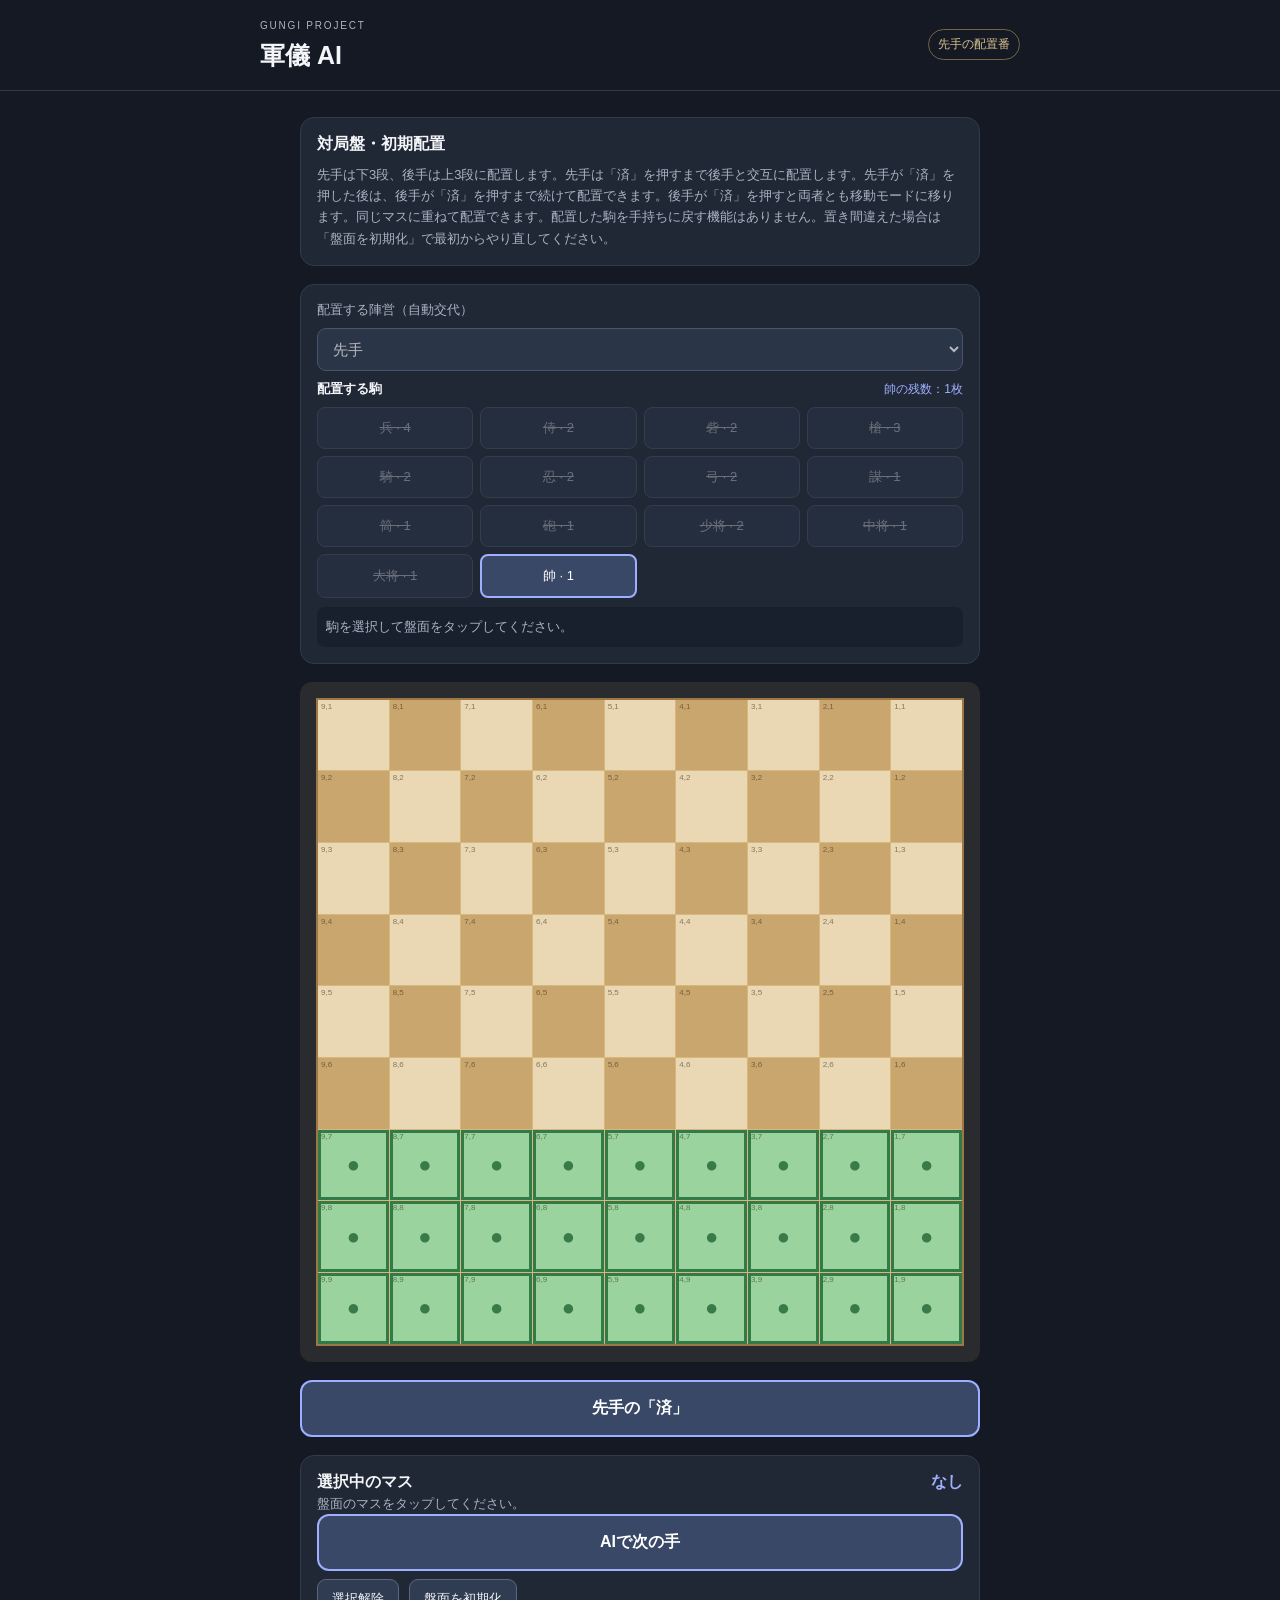
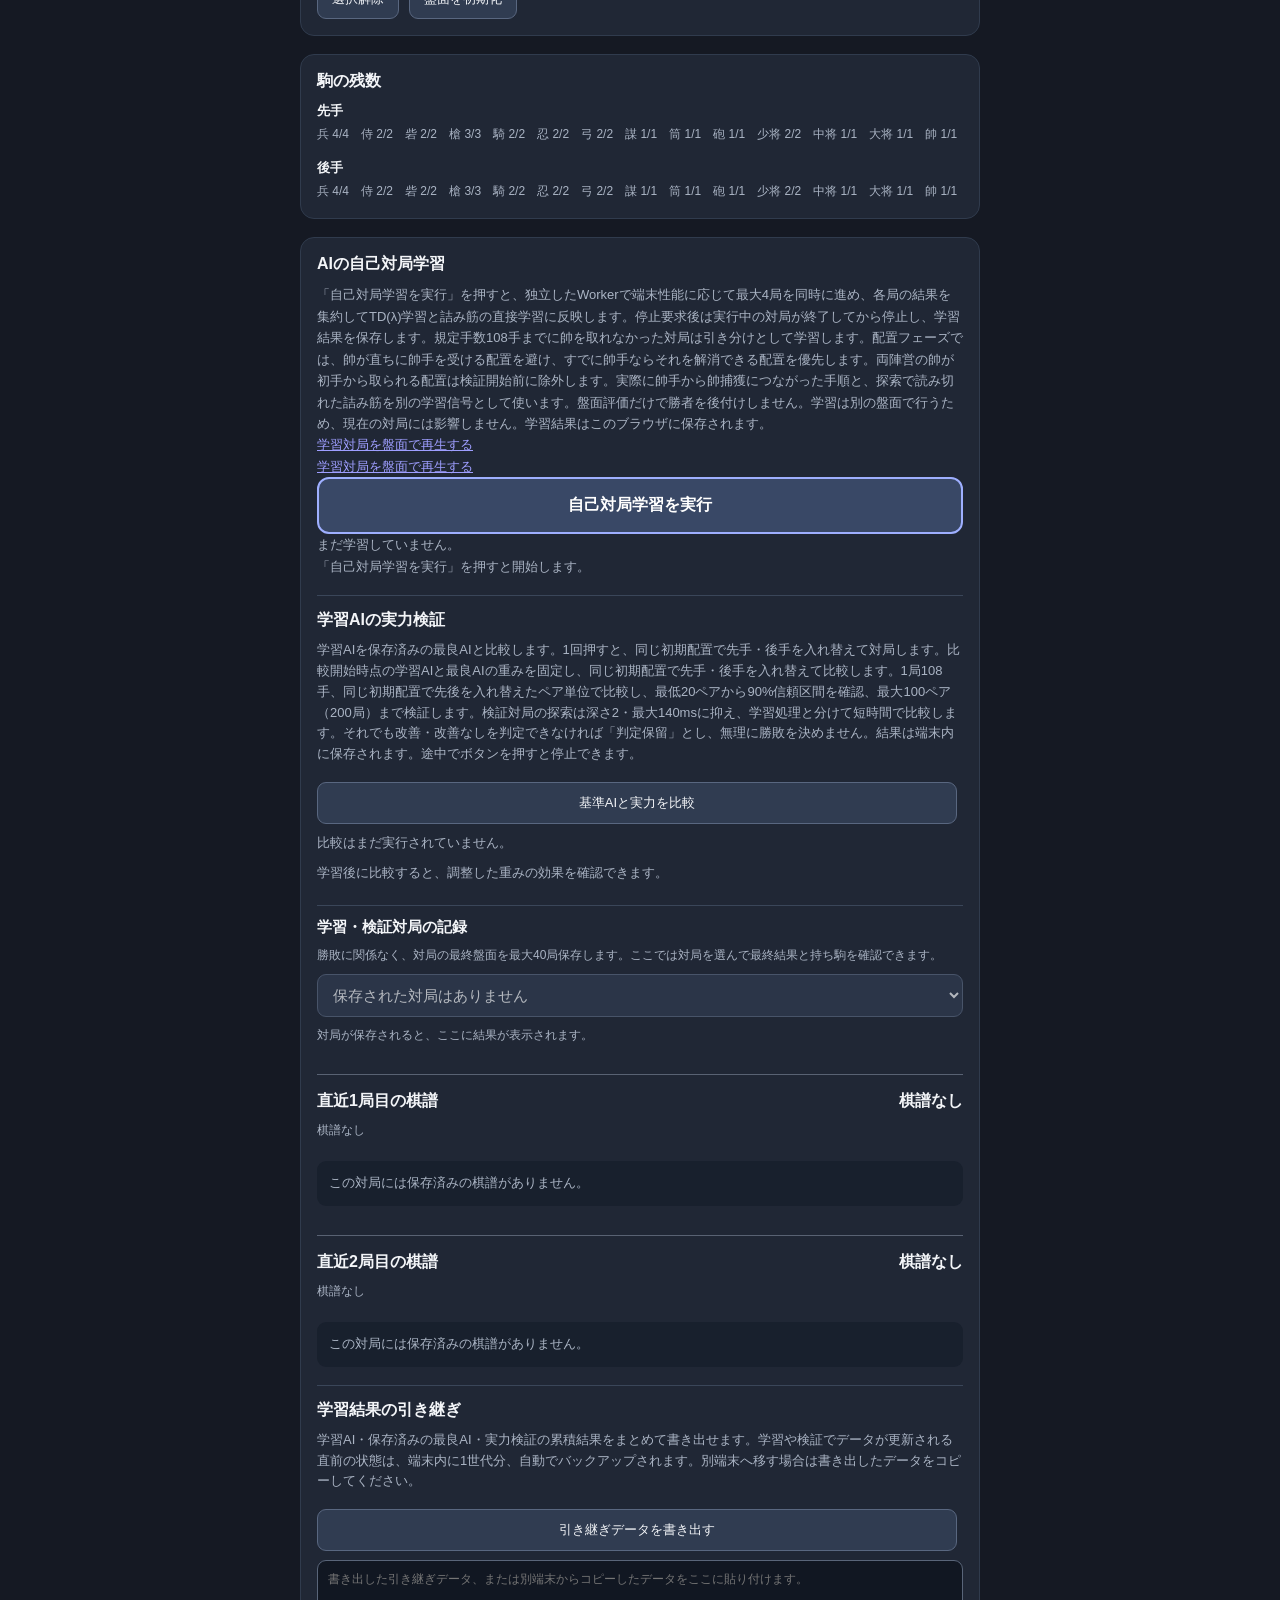
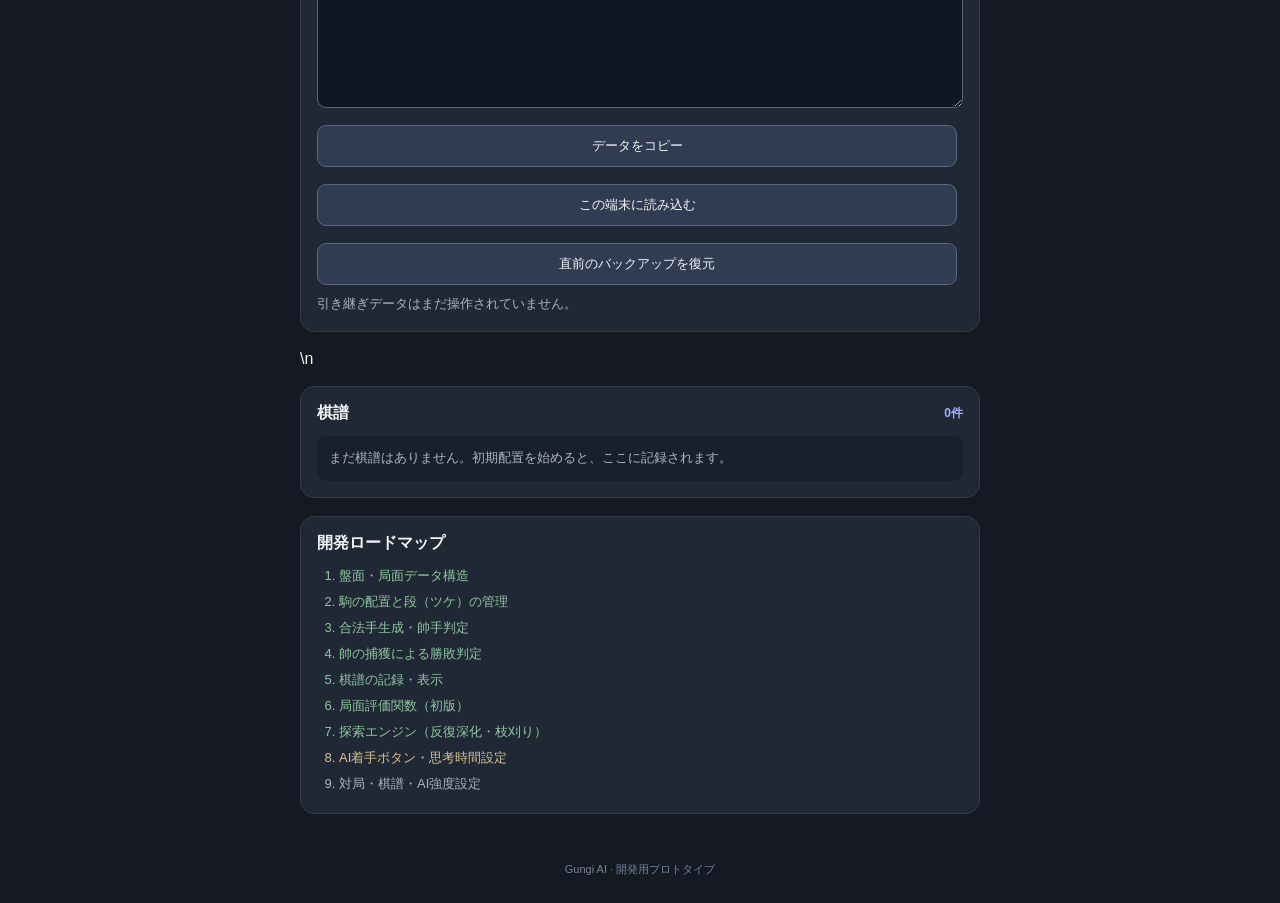
==== index.html @ 098772b7 "Bump search memo cache version" ====
<!doctype html>
<html lang="ja">
<head>
  <meta charset="utf-8">
  <meta name="viewport" content="width=device-width, initial-scale=1, viewport-fit=cover">
  <meta name="theme-color" content="#151923">
  <title>軍儀 AI</title>
  <link rel="stylesheet" href="style-20261107ar.css?v=20261108lasttwo1">
</head>
<body>
  <header class="topbar">
    <div><p class="eyebrow">GUNGI PROJECT</p><h1>軍儀 AI</h1></div>
    <span class="status" id="status">初期配置</span>
  </header>
  <main>
    <section class="panel intro">
      <h2>対局盤・初期配置</h2>
      <p>先手は下3段、後手は上3段に配置します。先手は「済」を押すまで後手と交互に配置します。先手が「済」を押した後は、後手が「済」を押すまで続けて配置できます。後手が「済」を押すと両者とも移動モードに移ります。同じマスに重ねて配置できます。配置した駒を手持ちに戻す機能はありません。置き間違えた場合は「盤面を初期化」で最初からやり直してください。</p>
    </section>
    <section class="panel setup-controls">
      <label for="side-select">配置する陣営（自動交代）</label>
      <select id="side-select"><option value="先手">先手</option><option value="後手">後手</option></select>
      <div class="piece-heading"><strong>配置する駒</strong><span id="inventory-count">残数を表示</span></div>
      <div id="piece-picker" class="piece-picker" aria-label="駒の選択"></div>
      <p id="message" role="status">駒を選択して盤面をタップしてください。</p>
      <div id="move-choice" class="move-choice" hidden>
        <p>敵駒のあるマスへの移動方法</p>
        <button id="capture-choice" type="button">敵駒を取る</button>
        <button id="tsuke-choice" type="button">敵駒の上にツケる</button>
      </div>
    </section>
    <section class="board-wrap" aria-label="軍儀の盤面"><div class="board-coordinates" id="board"></div><div id="check-overlay" hidden aria-live="assertive">帥手</div></section>
    <button id="mode-toggle" class="mode-toggle" type="button">移動モードに切り替え</button>
    <button id="deploy-toggle" class="mode-toggle" type="button" hidden>駒を配置する</button>
    <section class="panel controls">
      <div class="control-heading"><h2>選択中のマス</h2><strong id="selected">なし</strong></div>
      <p id="cell-info">盤面のマスをタップしてください。</p>
      <button id="ai-move" class="mode-toggle" type="button" hidden>AIで次の手</button>
      <button id="clear-selection" type="button">選択解除</button>
      <button id="reset-board" type="button">盤面を初期化</button>
    </section>
    <section class="panel"><h2>駒の残数</h2><div id="inventory-summary" class="inventory-summary"></div></section>
    <section class="panel training-panel">
      <h2>AIの自己対局学習</h2>
      <p>「自己対局学習を実行」を押すと、独立したWorkerで端末性能に応じて最大4局を同時に進め、各局の結果を集約してTD(λ)学習と詰み筋の直接学習に反映します。停止要求後は実行中の対局が終了してから停止し、学習結果を保存します。規定手数108手までに帥を取れなかった対局は引き分けとして学習します。配置フェーズでは、帥が直ちに帥手を受ける配置を避け、すでに帥手ならそれを解消できる配置を優先します。両陣営の帥が初手から取られる配置は検証開始前に除外します。実際に帥手から帥捕獲につながった手順と、探索で読み切れた詰み筋を別の学習信号として使います。盤面評価だけで勝者を後付けしません。学習は別の盤面で行うため、現在の対局には影響しません。学習結果はこのブラウザに保存されます。</p>
      <p><a href="./training-replay.html">学習対局を盤面で再生する</a></p>
      <p><a href="./training-replay.html">学習対局を盤面で再生する</a></p>
      <button id="train-ai" class="mode-toggle" type="button">自己対局学習を実行</button>
      <p id="training-status" role="status">まだ学習していません。</p>
      <p id="training-info">「自己対局学習を実行」を押すと開始します。</p>
      <div class="transfer-tools">
        <h3>学習AIの実力検証</h3>
        <p>学習AIを保存済みの最良AIと比較します。1回押すと、同じ初期配置で先手・後手を入れ替えて対局します。比較開始時点の学習AIと最良AIの重みを固定し、同じ初期配置で先手・後手を入れ替えて比較します。1局108手、同じ初期配置で先後を入れ替えたペア単位で比較し、最低20ペアから90%信頼区間を確認、最大100ペア（200局）まで検証します。検証対局の探索は深さ2・最大140msに抑え、学習処理と分けて短時間で比較します。それでも改善・改善なしを判定できなければ「判定保留」とし、無理に勝敗を決めません。結果は端末内に保存されます。途中でボタンを押すと停止できます。</p>
        <button id="compare-ai" type="button">基準AIと実力を比較</button>
        <p id="compare-status" role="status">比較はまだ実行されていません。</p>
        <p id="compare-info">学習後に比較すると、調整した重みの効果を確認できます。</p>
        <div class="saved-games">
          <h3>学習・検証対局の記録</h3>
          <p>勝敗に関係なく、対局の最終盤面を最大40局保存します。ここでは対局を選んで最終結果と持ち駒を確認できます。</p>
          <select id="tournament-game-select" aria-label="確認する対局" disabled><option>保存された対局はありません</option></select>
          <p id="tournament-game-detail">対局が保存されると、ここに結果が表示されます。</p>
        </div>
        <div class="saved-game-history">
          <div class="history-heading"><h3>直近1局目の棋譜</h3><strong id="tournament-game-history-count">棋譜なし</strong></div>
          <p id="tournament-game-history-title">最新1局目の棋譜を表示します。初期配置から最終局面まで再生できます。</p>
          <div id="tournament-board-view" class="board-wrap tournament-board-wrap" hidden>
            <div id="tournament-board" class="board-coordinates tournament-board"></div>
            <div class="replay-controls">
              <button id="tournament-replay-first" type="button" aria-label="最初の局面へ">|◀</button>
              <button id="tournament-replay-prev" type="button">◀ 1手戻る</button>
              <button id="tournament-replay-next" type="button">1手進む ▶</button>
              <button id="tournament-replay-last" type="button" aria-label="最終局面へ">▶|</button>
              <input id="tournament-replay-range" type="range" min="0" max="0" value="0" step="1" disabled>
            </div>
            <p id="tournament-replay-status" class="replay-status">棋譜を読み込むと盤面を再生できます。</p>
          </div>
          <ol id="tournament-game-history" class="move-history"><li class="history-empty">まだ棋譜はありません。</li></ol>
        </div>
        <div class="saved-game-history">
          <div class="history-heading"><h3>直近2局目の棋譜</h3><strong id="tournament-game-history-count-2">棋譜なし</strong></div>
          <p id="tournament-game-history-title-2">最新2局目の棋譜を表示します。初期配置から最終局面まで再生できます。</p>
          <div id="tournament-board-view-2" class="board-wrap tournament-board-wrap" hidden>
            <div id="tournament-board-2" class="board-coordinates tournament-board"></div>
            <div class="replay-controls">
              <button id="tournament-replay-first-2" type="button" aria-label="最初の局面へ">|◀</button>
              <button id="tournament-replay-prev-2" type="button">◀ 1手戻る</button>
              <button id="tournament-replay-next-2" type="button">1手進む ▶</button>
              <button id="tournament-replay-last-2" type="button" aria-label="最終局面へ">▶|</button>
              <input id="tournament-replay-range-2" type="range" min="0" max="0" value="0" step="1" disabled>
            </div>
            <p id="tournament-replay-status-2" class="replay-status">棋譜を読み込むと盤面を再生できます。</p>
          </div>
          <ol id="tournament-game-history-2" class="move-history"><li class="history-empty">まだ棋譜はありません。</li></ol>
        </div>
      </div>
      <div class="transfer-tools">
        <h3>学習結果の引き継ぎ</h3>
        <p>学習AI・保存済みの最良AI・実力検証の累積結果をまとめて書き出せます。学習や検証でデータが更新される直前の状態は、端末内に1世代分、自動でバックアップされます。別端末へ移す場合は書き出したデータをコピーしてください。</p>
        <button id="export-training" type="button">引き継ぎデータを書き出す</button>
        <textarea id="training-transfer-data" rows="7" spellcheck="false" placeholder="書き出した引き継ぎデータ、または別端末からコピーしたデータをここに貼り付けます。"></textarea>
        <button id="copy-training" type="button">データをコピー</button>
        <button id="import-training" type="button">この端末に読み込む</button>
        <button id="restore-training-backup" type="button">直前のバックアップを復元</button>
        <p id="transfer-status" role="status">引き継ぎデータはまだ操作されていません。</p>
      </div>
    </section>\n    <section class="panel history-panel"><div class="history-heading"><h2>棋譜</h2><strong id="history-count">0件</strong></div><ol id="move-history" class="move-history" aria-live="polite"><li class="history-empty">まだ棋譜はありません。</li></ol></section>
    <section class="panel">
      <h2>開発ロードマップ</h2>
      <ol class="roadmap"><li class="done">盤面・局面データ構造</li><li class="done">駒の配置と段（ツケ）の管理</li><li class="done">合法手生成・帥手判定</li><li class="done">帥の捕獲による勝敗判定</li><li class="done">棋譜の記録・表示</li><li class="done">局面評価関数（初版）</li><li class="done">探索エンジン（反復深化・枝刈り）</li><li class="active">AI着手ボタン・思考時間設定</li><li>対局・棋譜・AI強度設定</li></ol>
    </section>
  </main>
  <footer>Gungi AI · 開発用プロトタイプ</footer>
  <script src="engine-20261107bb.js?v=20261115movegen1"></script><script src="evaluation-20261107be.js?v=20261115searchmemo1"></script><script src="search-20261108cycle3.js?v=20261115searchmemo1"></script><script src="training-20261107a.js?v=20261111openingguard1"></script><script src="tournament-20261107a.js?v=20261110setupbeam2"></script><script src="app-20261107bc.js?v=20261111forcedcheck2"></script>
</body>
</html>
---- style-20261107ar.css ----
:root{color-scheme:dark;--bg:#151923;--panel:#202735;--text:#f3f5f8;--muted:#aab4c4;--wood:#d8b77b;--wood-dark:#9d7745;--accent:#9eafff}
*{box-sizing:border-box}body{margin:0;background:var(--bg);color:var(--text);font-family:-apple-system,BlinkMacSystemFont,"Hiragino Kaku Gothic ProN",sans-serif}
.topbar{display:flex;align-items:center;justify-content:space-between;padding:18px max(16px,calc((100vw - 760px)/2));border-bottom:1px solid #303949}.eyebrow{margin:0 0 4px;color:var(--muted);font-size:10px;letter-spacing:.18em}h1{margin:0;font-size:25px}.status{color:#d8c18f;font-size:12px;border:1px solid #756444;padding:6px 9px;border-radius:20px}
main{width:min(100% - 24px,680px);margin:18px auto 36px;display:grid;gap:14px}.panel{background:var(--panel);border:1px solid #303b4d;border-radius:14px;padding:16px}h2{margin:0 0 9px;font-size:16px}p{color:var(--muted);line-height:1.65;font-size:13px;margin:0}
.setup-controls{display:grid;grid-template-columns:1fr;gap:9px}.setup-controls label,.piece-heading{font-size:13px;color:var(--muted)}select{width:100%;padding:11px;border:1px solid #596780;border-radius:9px;background:#303c51;color:var(--text);font-size:15px}.piece-heading{display:flex;justify-content:space-between;gap:8px;align-items:center}.piece-heading strong{color:var(--text)}#inventory-count{color:var(--accent);font-size:12px}
.piece-picker{display:grid;grid-template-columns:repeat(3,minmax(0,1fr));gap:7px}.piece-choice{margin:0!important;min-width:0;padding:11px 3px!important;border:1px solid #596780!important;border-radius:8px!important;background:#303c51!important;color:var(--text)!important;font-size:13px!important}.piece-choice.active{border:2px solid var(--accent)!important;background:#394866!important;color:white!important}.piece-choice:disabled{opacity:.35;text-decoration:line-through}#message{padding:9px;background:#18202d;border-radius:8px}
.board-wrap{padding:10px;background:#292b2e;border-radius:12px}.board-coordinates{display:grid;grid-template-columns:repeat(9,minmax(0,1fr));width:100%;aspect-ratio:1;border:2px solid var(--wood-dark);background:var(--wood);gap:1px}.square{min-width:0;border:0;padding:0;position:relative;background:var(--wood);color:#332719;display:grid;place-items:center;font-size:clamp(9px,3vw,17px);cursor:pointer;touch-action:manipulation}.square.selected{outline:3px solid #667fff;outline-offset:-3px;background:#f0d59f}.square .coord{position:absolute;top:2px;left:3px;font-size:8px;opacity:.55}.stack-label{max-width:100%;overflow-wrap:anywhere;text-align:center;padding:7px 1px 1px}.square.first-side{background:#f0d59f}.square.second-side{background:#b8c7e0}
.control-heading{display:flex;justify-content:space-between;align-items:center;gap:12px}.control-heading h2{margin:0}#selected{color:var(--accent)}button:not(.square):not(.piece-choice){margin:8px 6px 0 0;border:1px solid #596780;background:#303c51;color:var(--text);border-radius:9px;padding:10px 14px;font-size:13px}
.inventory-summary{display:grid;gap:12px}.inventory-side strong{font-size:13px}.inventory-side p{margin-top:4px;font-size:12px;line-height:1.8}.roadmap{margin:8px 0 0;padding-left:22px;color:var(--muted);line-height:2;font-size:13px}.roadmap .active{color:#d8c18f}.roadmap .done{color:#8fc7a0}footer{text-align:center;color:#778397;font-size:11px;padding:12px 0 26px}@media(min-width:600px){main{margin-top:26px;gap:18px}.board-wrap{padding:16px}.piece-picker{grid-template-columns:repeat(4,minmax(0,1fr))}}
.square.legal-target{background:#9bd39f!important;outline:3px solid #327b48;outline-offset:-3px}.square.legal-target::after{content:'●';font-size:clamp(12px,4vw,22px);color:#286b3b;opacity:.85}

.mode-toggle{display:block!important;width:100%;padding:16px!important;margin:0!important;border:2px solid #9eafff!important;border-radius:12px!important;background:#394866!important;color:#fff!important;font-size:16px!important;font-weight:700!important;min-height:54px}

.mode-toggle[hidden]{display:none!important}

/* Individual piece faces reveal each layer's side, including covered pieces. */
.stack-label{display:flex;flex-direction:column;align-items:center;justify-content:center;gap:2px;width:100%;padding:10px 1px 1px;z-index:1}
.stack-piece{display:block;max-width:100%;min-width:72%;padding:1px 3px;border-radius:4px;font-size:clamp(8px,2.5vw,14px);line-height:1.25;font-weight:700;text-align:center;white-space:nowrap;overflow:hidden;text-overflow:clip}
.stack-piece.piece-white{background:#fff;color:#20242b;border:1px solid #b9c1cc;box-shadow:0 1px 2px #0003}
.stack-piece.piece-black{background:#20242b;color:#fff;border:1px solid #0d1118;box-shadow:0 1px 2px #0005}
.square.first-side,.square.second-side{background:var(--wood)}
.square.selected{background:var(--wood)!important}

/* Gungi koma: round, raised discs; lower layers remain visible as colored rims. */
.square{overflow:visible;z-index:0}
.square:has(.stack-label){z-index:1}
.stack-label{position:absolute;inset:0;display:block;width:100%;height:100%;padding:0;pointer-events:none;overflow:visible}
.stack-piece{position:absolute;left:50%;top:50%;display:grid;place-items:center;width:74%;aspect-ratio:1;border-radius:50%;padding:0;min-width:0;max-width:none;line-height:1;font-size:clamp(10px,3.1vw,19px);font-weight:800;white-space:nowrap;overflow:visible;text-overflow:clip;box-sizing:border-box}
.stack-piece.piece-white{background:radial-gradient(circle at 35% 28%,#fff 0%,#fff 62%,#e4e7ec 100%);color:#111;border:5px solid #c9cbd0;box-shadow:0 4px 7px #0005,inset 0 1px 2px #fff}
.stack-piece.piece-black{background:radial-gradient(circle at 35% 28%,#252525 0%,#050505 70%);color:#fff;border:5px solid #55565a;box-shadow:0 4px 7px #0007,inset 0 1px 2px #777}
.stack-piece:not(:last-child){text-shadow:none}
.square.selected{z-index:3}
.square.legal-target{z-index:2}
@media(min-width:600px){.stack-piece{font-size:clamp(12px,2vw,20px)}}

/* Final token geometry: every layer is a true circle; only the top layer has a glyph. */
.square .stack-label{position:absolute;inset:0;width:100%;height:100%;padding:0;margin:0;display:block;overflow:visible;pointer-events:none}
.square .stack-piece{position:absolute;left:50%;top:calc(50% + var(--layer-offset, 0%));transform:translate(-50%,-50%);display:flex;align-items:center;justify-content:center;width:76%;height:76%;min-width:0;max-width:none;aspect-ratio:1/1;box-sizing:border-box;border-radius:50%;padding:0;line-height:1;white-space:nowrap;overflow:hidden;text-overflow:clip}
.square .stack-piece.piece-white{background:radial-gradient(circle at 35% 28%,#fff 0%,#fff 65%,#e5e7eb 100%);color:#111;border:5px solid #c8cbd1;box-shadow:0 4px 7px #0005,inset 0 1px 2px #fff}
.square .stack-piece.piece-black{background:radial-gradient(circle at 35% 28%,#252525 0%,#050505 72%);color:#fff;border:5px solid #55565a;box-shadow:0 4px 7px #0007,inset 0 1px 2px #777}
.square .stack-piece:not(:last-child){font-size:0!important}
.square .stack-piece:last-child{font-size:clamp(11px,3.2vw,20px);font-weight:800}

/* Keep the 9x9 board geometry fixed regardless of piece labels or stacks. */
.board-coordinates{
  display:grid;
  grid-template-columns:repeat(9,minmax(0,1fr));
  grid-template-rows:repeat(9,minmax(0,1fr));
  grid-auto-rows:minmax(0,1fr);
  aspect-ratio:1 / 1;
  width:100%;
  height:auto;
  min-width:0;
  min-height:0;
  box-sizing:border-box;
}
.square{
  width:100%;
  height:100%;
  min-width:0;
  min-height:0;
  box-sizing:border-box;
  overflow:visible;
}
.square .stack-label{
  position:absolute;
  inset:0;
  width:100%;
  height:100%;
  min-width:0;
  min-height:0;
}
.square .stack-piece{
  width:76%;
  height:76%;
  border-width:2px!important;
  box-sizing:border-box;
}

/* Explicitly center layer one and stack higher layers upward. */
.square .stack-piece{position:absolute!important;left:50%!important;transform:translate(-50%,-50%)!important;width:76%!important;height:76%!important;border-width:2px!important;border-radius:50%!important;box-sizing:border-box!important;}

/* Compact, overlapping stack: layer 1 centered; layers 2 and 3 rise gently. */
.square .stack-piece{transform:translate(-50%,-50%)!important;border-radius:50%!important;}

/* Stack spacing is controlled by the renderer; preserve circular styling. */


/* Board checker pattern: even row+column is pale, odd is warm brown. */
.square.parity-light,
.square.first-side.parity-light,
.square.second-side.parity-light {
  background: #ead8b5;
}
 .square.parity-brown,
.square.first-side.parity-brown,
.square.second-side.parity-brown {
  background: #c9a66e;
}
.square.selected {
  background: #f0d59f!important;
}


/* Temporary check alert shown over the board, facing the checked player. */
.board-wrap{position:relative}
#check-overlay{
  position:absolute;
  left:50%;
  top:50%;
  z-index:20;
  transform:translate(-50%,-50%);
  pointer-events:none;
  color:#fff;
  background:rgba(18,22,30,.88);
  border:2px solid #d8c18f;
  border-radius:14px;
  padding:14px 24px;
  font-size:clamp(30px,9vw,54px);
  line-height:1.2;
  font-weight:900;
  letter-spacing:.12em;
  text-shadow:0 2px 5px #000;
  box-shadow:0 5px 18px #0008;
}
#check-overlay[hidden]{display:none}

/* Fade the check alert out during its final half-second. */
#check-overlay{opacity:1;transition:opacity .5s ease;}
#check-overlay.is-fading{opacity:0;}


/* Finished game state */
#status{white-space:nowrap}


/* Move history */
.history-heading{display:flex;align-items:center;justify-content:space-between;gap:12px}
.history-heading h2{margin:0}
#history-count{font-size:12px;color:var(--accent)}
.move-history{list-style:none;margin:12px 0 0;padding:0;display:grid;gap:7px;max-height:360px;overflow-y:auto}
.history-entry{display:grid;gap:3px;padding:10px 11px;border:1px solid #3a4659;border-radius:9px;background:#18202d}
.history-entry strong{font-size:12px;color:#d8c18f}
.history-entry span{font-size:13px;line-height:1.5;color:var(--text);overflow-wrap:anywhere}
.history-place strong{color:#9eafff}
.history-deploy strong{color:#8fc7a0}
.history-empty{padding:12px;color:var(--muted);font-size:13px;line-height:1.6;background:#18202d;border-radius:9px}

/* Learning-data transfer controls */
.transfer-tools{display:grid;gap:9px;margin-top:18px;padding-top:14px;border-top:1px solid var(--border,#3a4659)}
.transfer-tools h3{margin:0;font-size:16px}
.transfer-tools p{margin:0;font-size:13px;line-height:1.6;color:var(--muted)}
#training-transfer-data{width:100%;box-sizing:border-box;resize:vertical;border:1px solid #596579;border-radius:9px;background:#111722;color:#edf1f7;padding:10px;font:12px/1.5 ui-monospace,monospace}
.transfer-tools button{min-height:42px;border:1px solid #596579;border-radius:9px;background:#252f40;color:#f4f5f8;padding:9px 12px;font:inherit}
.transfer-tools button:active{opacity:.75}

.saved-games{display:grid;gap:9px;margin-top:12px;padding-top:12px;border-top:1px solid #3a4659}.saved-games h3{margin:0;font-size:15px}.saved-games p{font-size:12px;line-height:1.6}#tournament-game-detail{white-space:pre-line;overflow-wrap:anywhere}.tournament-board-wrap{padding:7px;margin-top:2px}.tournament-board{pointer-events:none}.tournament-board .square{cursor:default}

.replay-controls{display:flex;flex-wrap:wrap;align-items:center;gap:5px;margin-top:10px}.replay-controls button{margin:0!important;padding:8px 10px!important;min-height:36px}.replay-controls input[type=range]{width:100%;margin:5px 0;accent-color:#b9c7e2}.replay-status{margin:4px 0 0;font-size:12px;line-height:1.6;color:var(--text)}.saved-game-history{display:grid;gap:9px;margin-top:18px;padding-top:14px;border-top:1px solid #3a4659}.saved-game-history>p{font-size:12px;line-height:1.6;margin:0}.saved-game-history .history-entry{cursor:pointer}.saved-game-history .history-entry:active{opacity:.7}

.saved-game-history{margin-top:1.25rem;padding-top:1rem;border-top:1px solid var(--border,#596273)}
.saved-game-history .history-heading h3{margin:0}
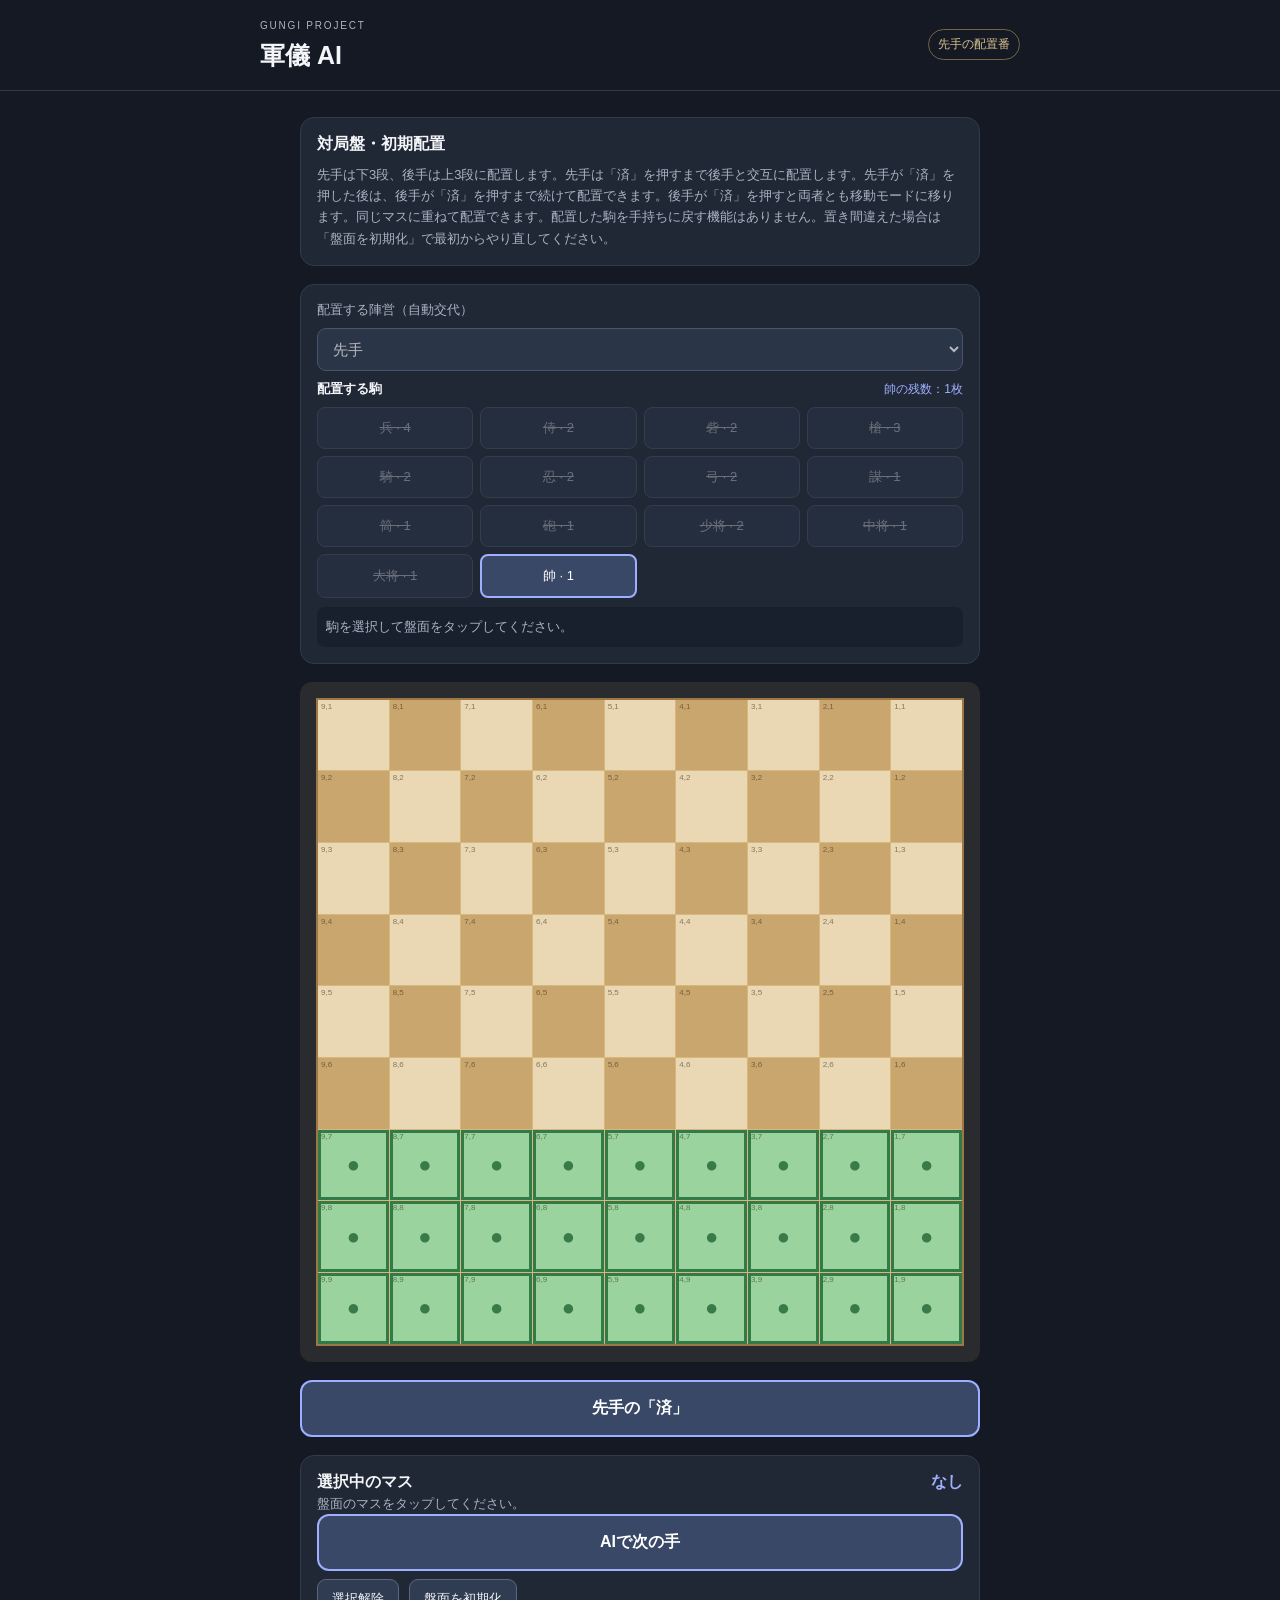
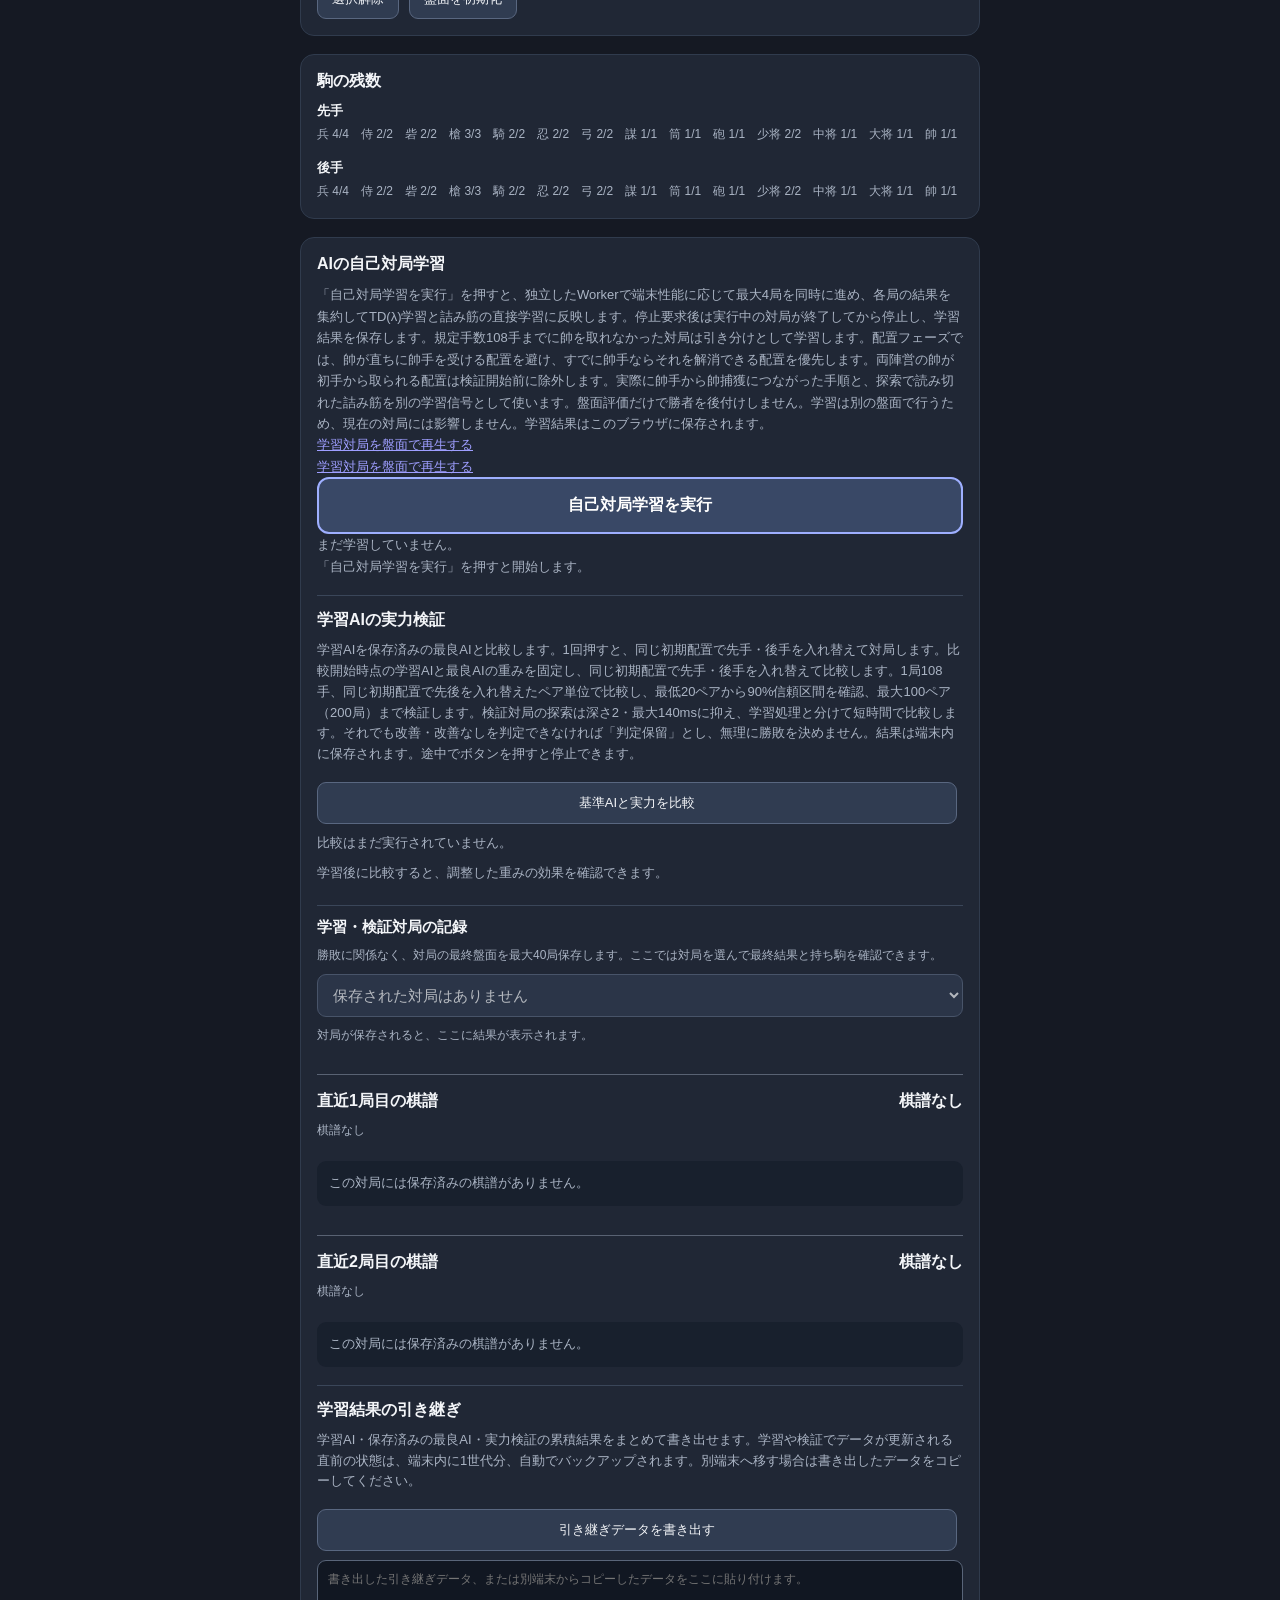
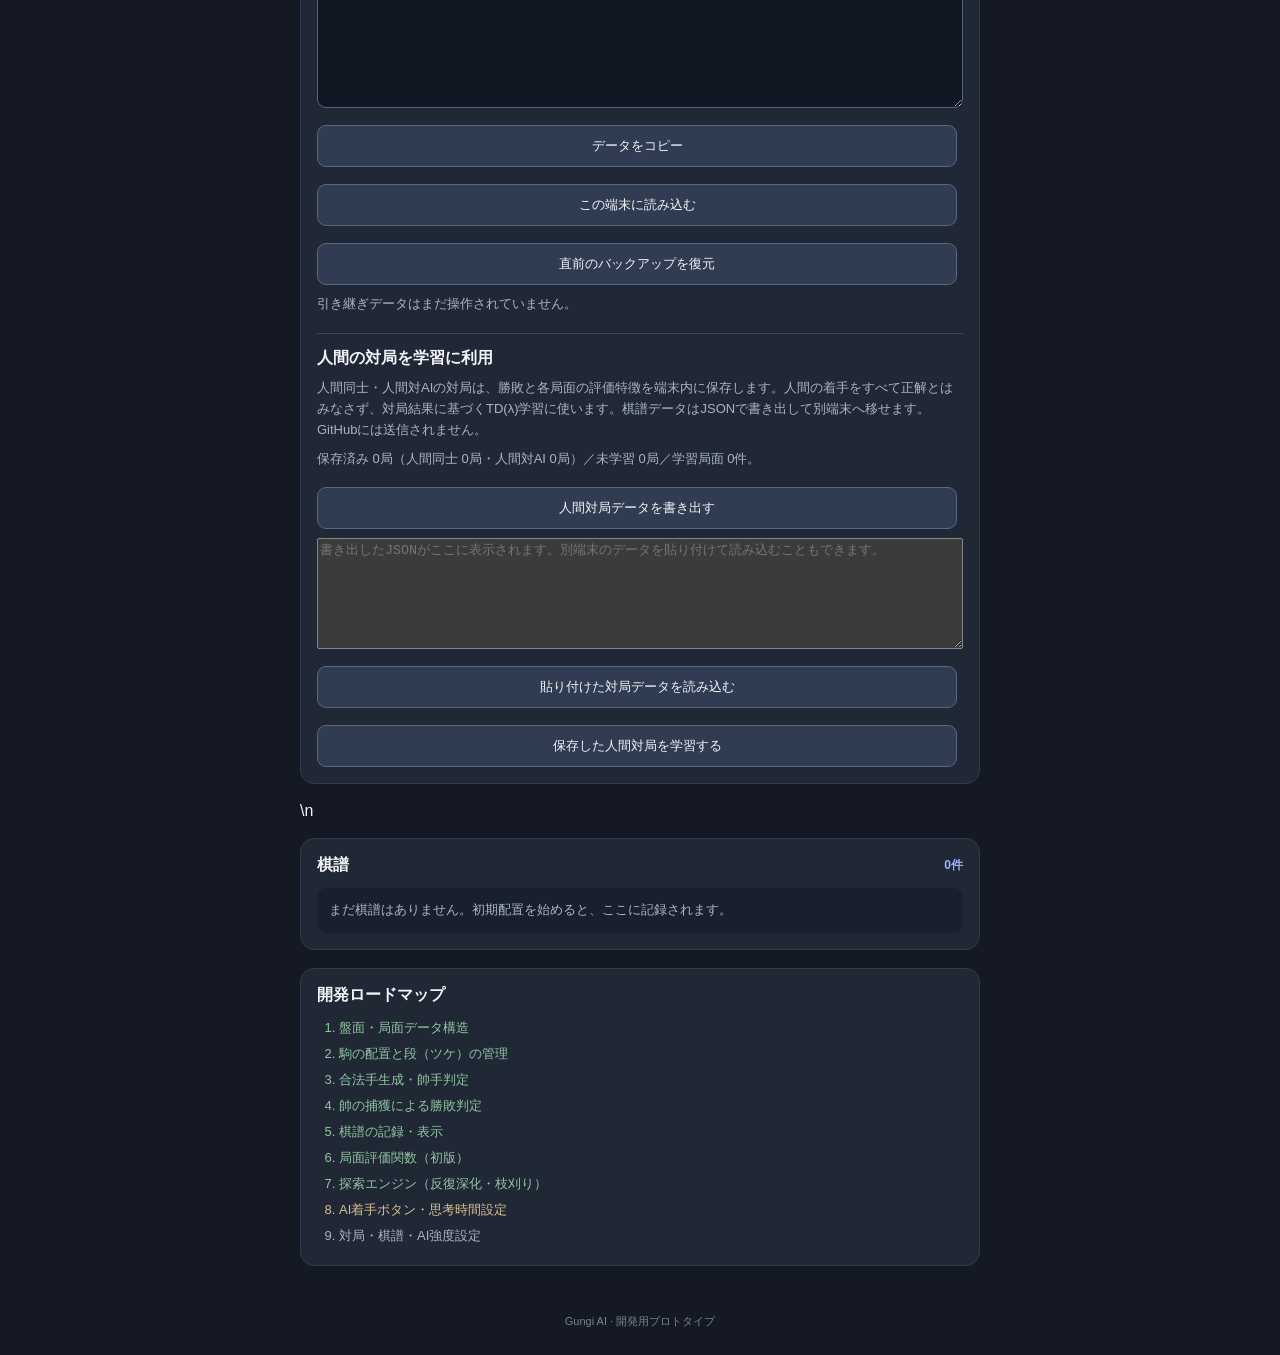
==== commit 4a5035d2: "Add human-game learning import and export controls" ====
--- a/index.html
+++ b/index.html
@@ -103,13 +103,23 @@
         <button id="restore-training-backup" type="button">直前のバックアップを復元</button>
         <p id="transfer-status" role="status">引き継ぎデータはまだ操作されていません。</p>
       </div>
-    </section>\n    <section class="panel history-panel"><div class="history-heading"><h2>棋譜</h2><strong id="history-count">0件</strong></div><ol id="move-history" class="move-history" aria-live="polite"><li class="history-empty">まだ棋譜はありません。</li></ol></section>
+    
+      <div class="transfer-tools human-training-tools">
+        <h3>人間の対局を学習に利用</h3>
+        <p>人間同士・人間対AIの対局は、勝敗と各局面の評価特徴を端末内に保存します。人間の着手をすべて正解とはみなさず、対局結果に基づくTD(λ)学習に使います。棋譜データはJSONで書き出して別端末へ移せます。GitHubには送信されません。</p>
+        <p id="human-training-status" role="status">人間対局の記録はまだありません。</p>
+        <button id="human-games-export" type="button">人間対局データを書き出す</button>
+        <textarea id="human-games-data" rows="7" spellcheck="false" placeholder="書き出したJSONがここに表示されます。別端末のデータを貼り付けて読み込むこともできます。"></textarea>
+        <button id="human-games-import" type="button">貼り付けた対局データを読み込む</button>
+        <button id="human-games-train" type="button">保存した人間対局を学習する</button>
+      </div>
+</section>\n    <section class="panel history-panel"><div class="history-heading"><h2>棋譜</h2><strong id="history-count">0件</strong></div><ol id="move-history" class="move-history" aria-live="polite"><li class="history-empty">まだ棋譜はありません。</li></ol></section>
     <section class="panel">
       <h2>開発ロードマップ</h2>
       <ol class="roadmap"><li class="done">盤面・局面データ構造</li><li class="done">駒の配置と段（ツケ）の管理</li><li class="done">合法手生成・帥手判定</li><li class="done">帥の捕獲による勝敗判定</li><li class="done">棋譜の記録・表示</li><li class="done">局面評価関数（初版）</li><li class="done">探索エンジン（反復深化・枝刈り）</li><li class="active">AI着手ボタン・思考時間設定</li><li>対局・棋譜・AI強度設定</li></ol>
     </section>
   </main>
   <footer>Gungi AI · 開発用プロトタイプ</footer>
-  <script src="engine-20261107bb.js?v=20261115movegen1"></script><script src="evaluation-20261107be.js?v=20261115searchmemo1"></script><script src="search-20261108cycle3.js?v=20261115searchmemo1"></script><script src="training-20261107a.js?v=20261111openingguard1"></script><script src="tournament-20261107a.js?v=20261110setupbeam2"></script><script src="app-20261107bc.js?v=20261111forcedcheck2"></script>
+  <script src="engine-20261107bb.js?v=20261115movegen1"></script><script src="evaluation-20261107be.js?v=20261116historykey1"></script><script src="search-20261108cycle3.js?v=20261115searchmemo1"></script><script src="training-20261107a.js?v=20261125humangames1"></script><script src="tournament-20261107a.js?v=20261110setupbeam2"></script><script src="app-20261107bc.js?v=20261125humangames1"></script>
 </body>
 </html>
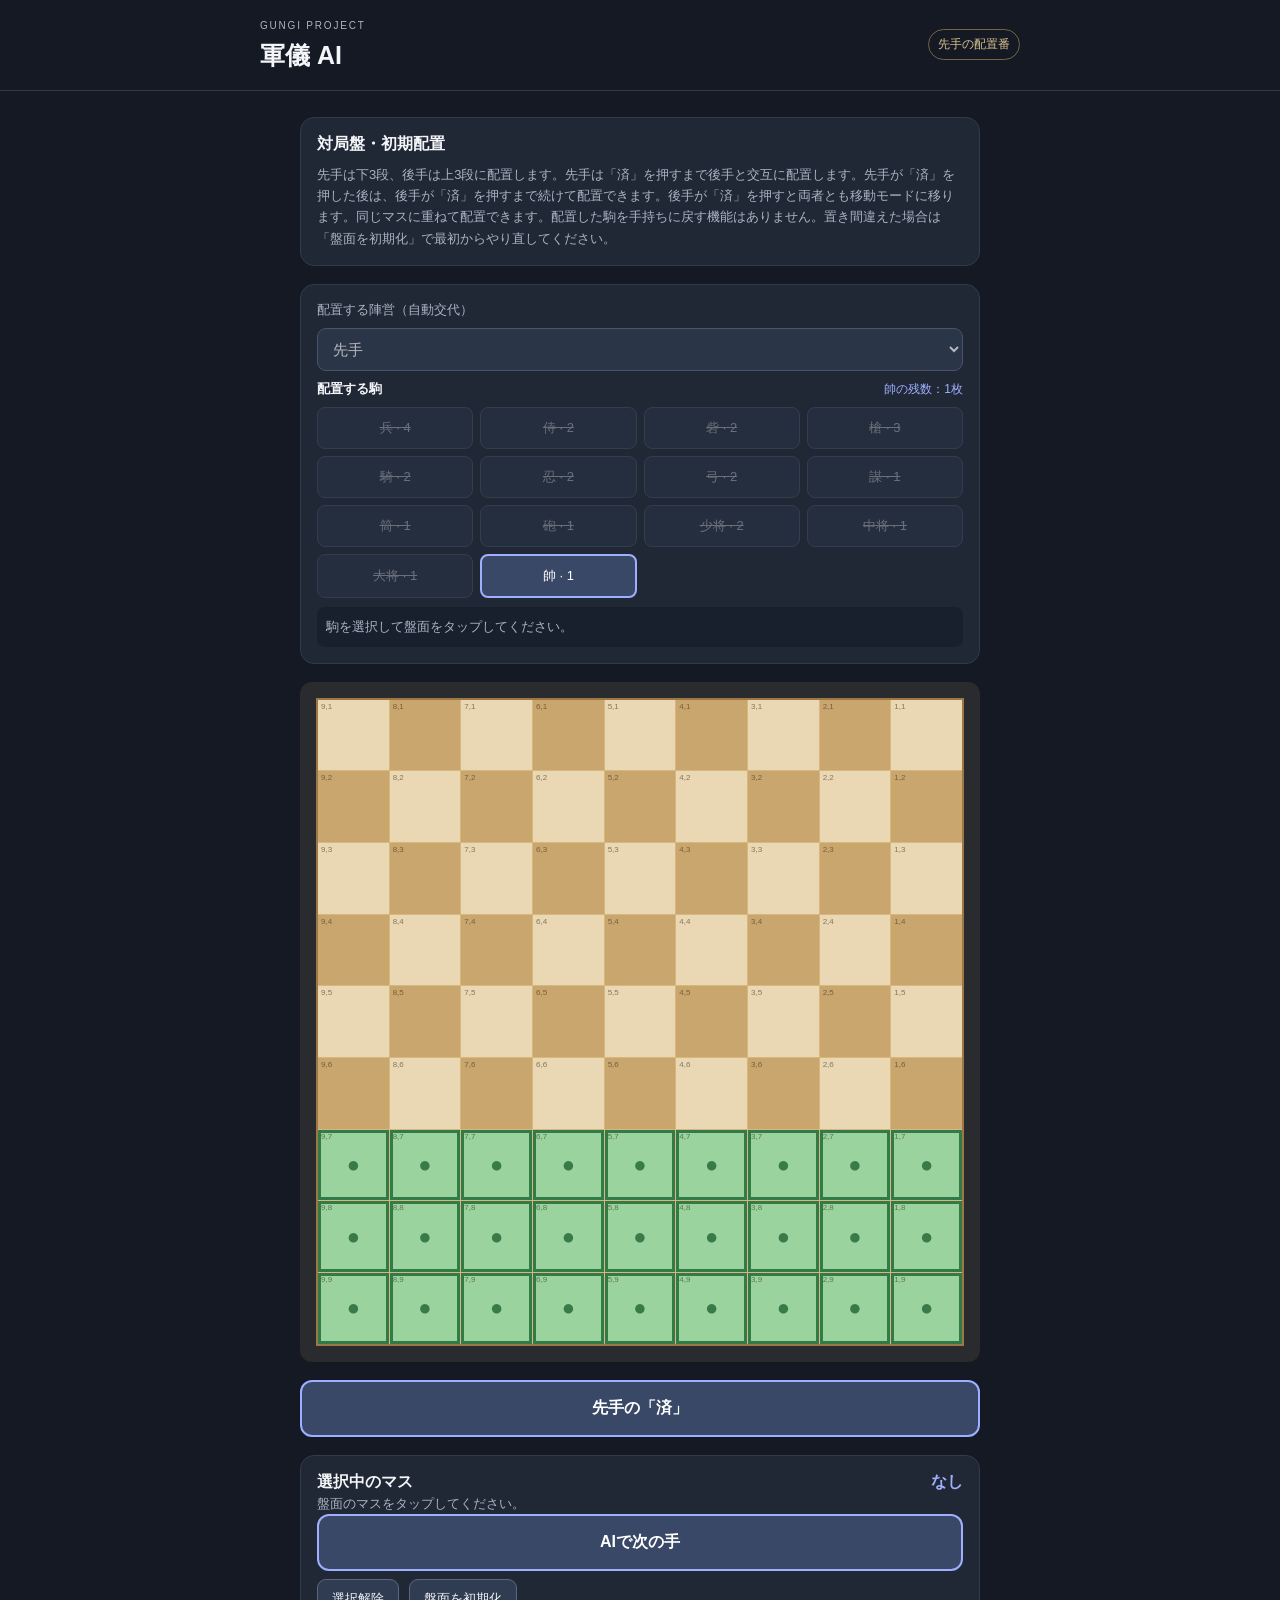
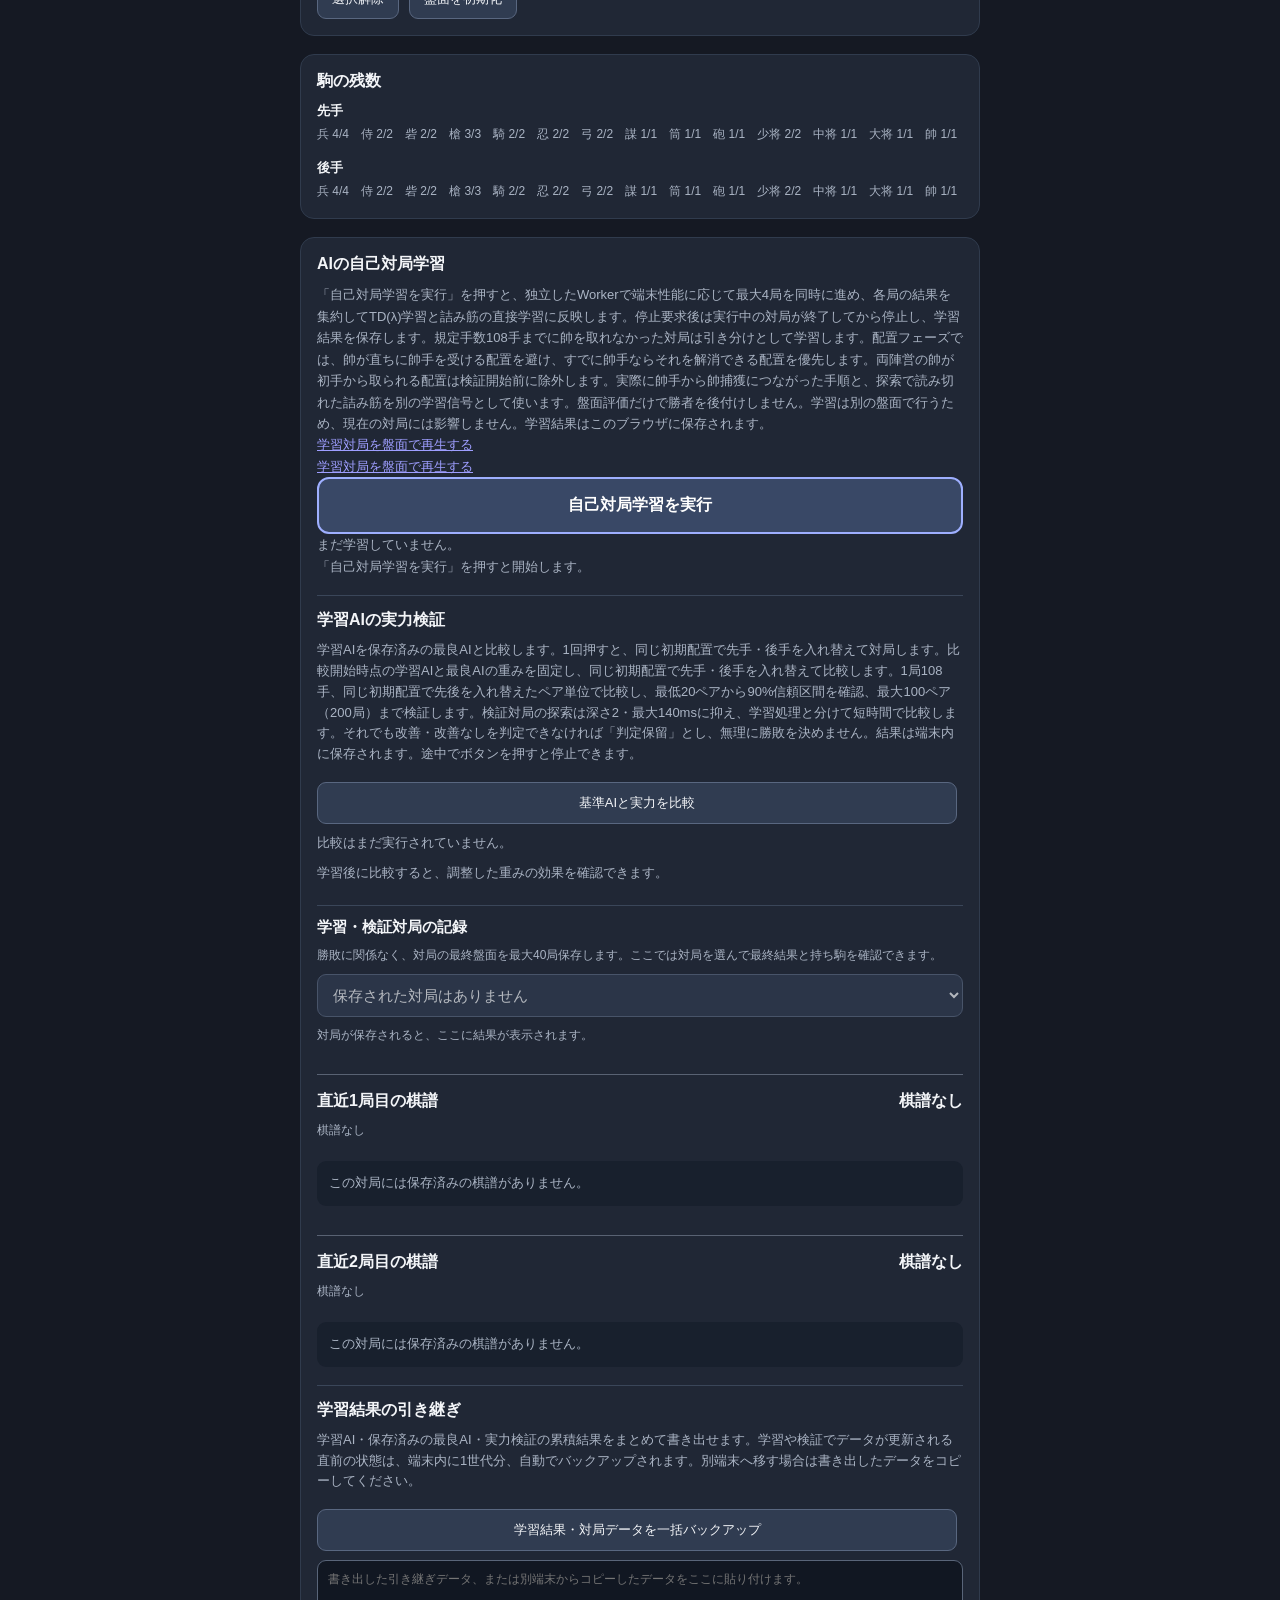
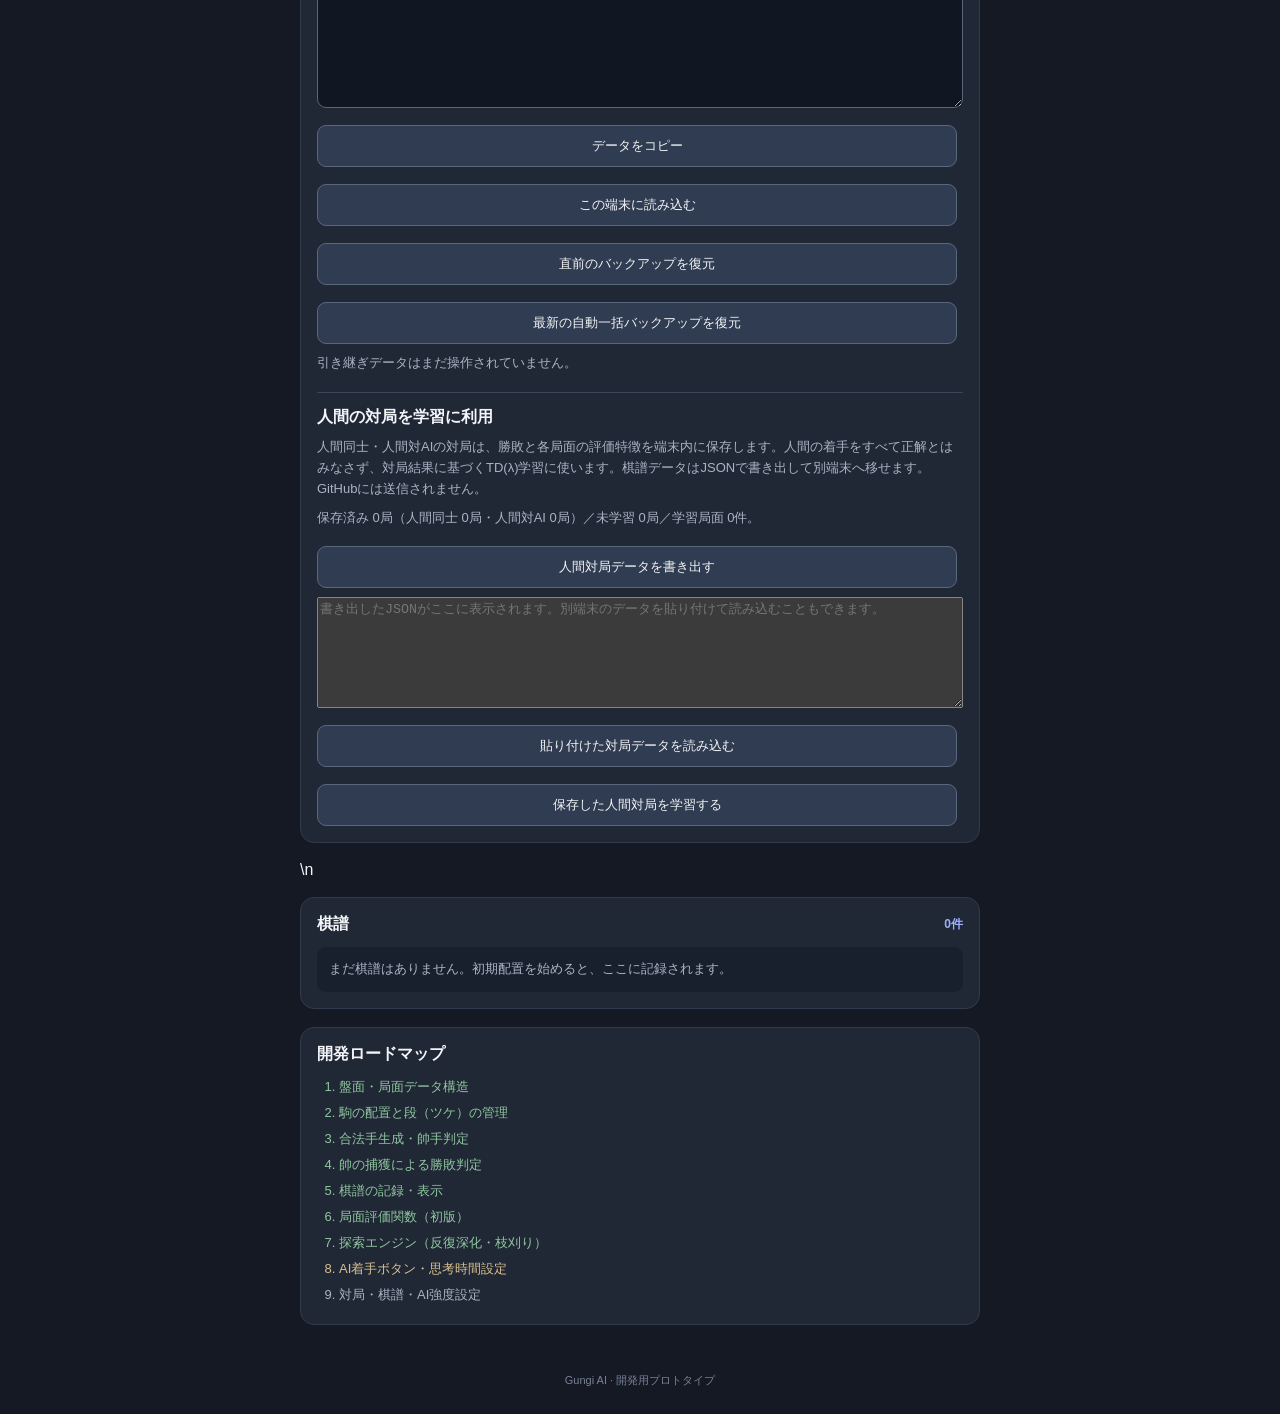
==== commit d10f6e60: "Add complete backup restore control and clarify export" ====
--- a/index.html
+++ b/index.html
@@ -96,11 +96,12 @@
       <div class="transfer-tools">
         <h3>学習結果の引き継ぎ</h3>
         <p>学習AI・保存済みの最良AI・実力検証の累積結果をまとめて書き出せます。学習や検証でデータが更新される直前の状態は、端末内に1世代分、自動でバックアップされます。別端末へ移す場合は書き出したデータをコピーしてください。</p>
-        <button id="export-training" type="button">引き継ぎデータを書き出す</button>
+        <button id="export-training" type="button">学習結果・対局データを一括バックアップ</button>
         <textarea id="training-transfer-data" rows="7" spellcheck="false" placeholder="書き出した引き継ぎデータ、または別端末からコピーしたデータをここに貼り付けます。"></textarea>
         <button id="copy-training" type="button">データをコピー</button>
         <button id="import-training" type="button">この端末に読み込む</button>
         <button id="restore-training-backup" type="button">直前のバックアップを復元</button>
+        <button id="restore-latest-full-backup" type="button">最新の自動一括バックアップを復元</button>
         <p id="transfer-status" role="status">引き継ぎデータはまだ操作されていません。</p>
       </div>
     
@@ -120,6 +121,6 @@
     </section>
   </main>
   <footer>Gungi AI · 開発用プロトタイプ</footer>
-  <script src="engine-20261107bb.js?v=20261115movegen1"></script><script src="evaluation-20261107be.js?v=20261116historykey1"></script><script src="search-20261108cycle3.js?v=20261115searchmemo1"></script><script src="training-20261107a.js?v=20261125humangames1"></script><script src="tournament-20261107a.js?v=20261110setupbeam2"></script><script src="app-20261107bc.js?v=20261125humangames1"></script>
+  <script src="engine-20261107bb.js?v=20261115movegen1"></script><script src="evaluation-20261107be.js?v=20261116historykey1"></script><script src="search-20261108cycle3.js?v=20261115searchmemo1"></script><script src="training-20261107a.js?v=20261125fullbackup1"></script><script src="tournament-20261107a.js?v=20261110setupbeam2"></script><script src="app-20261107bc.js?v=20261125fullbackup1"></script>
 </body>
 </html>
